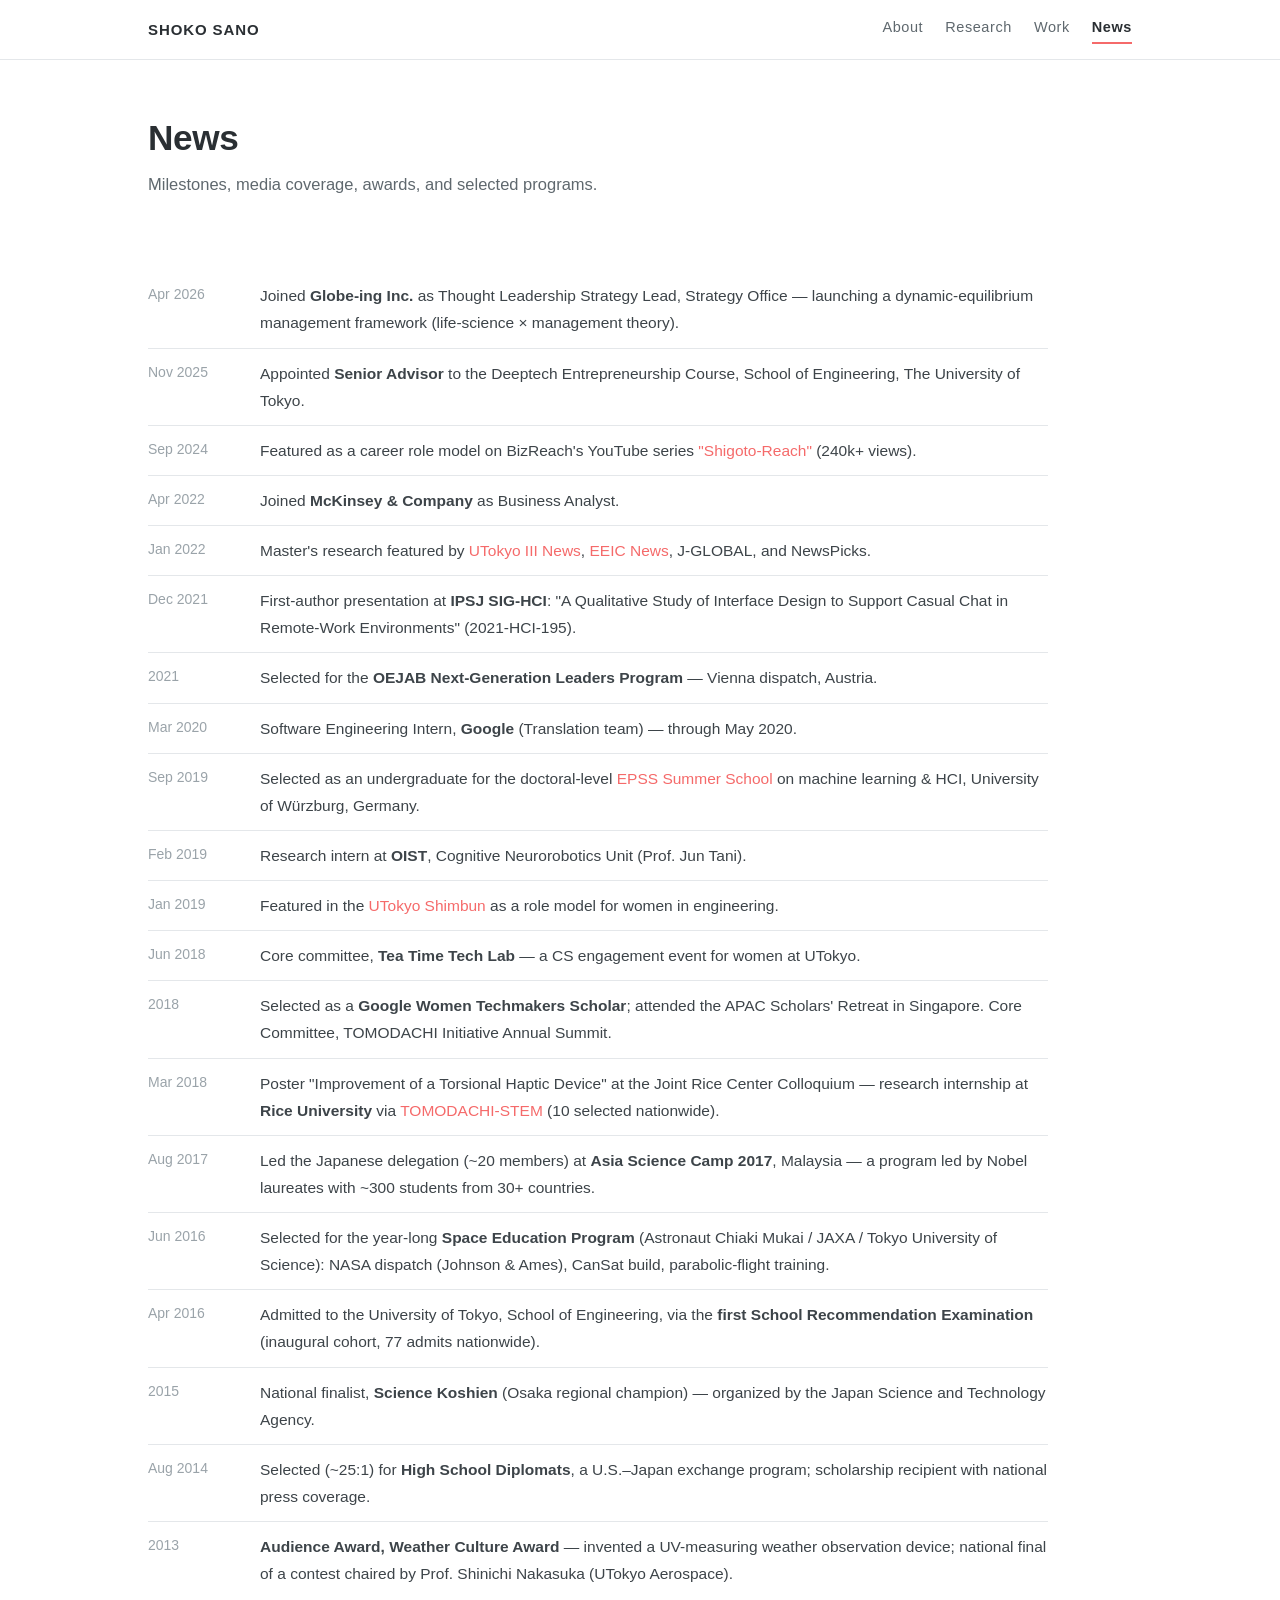
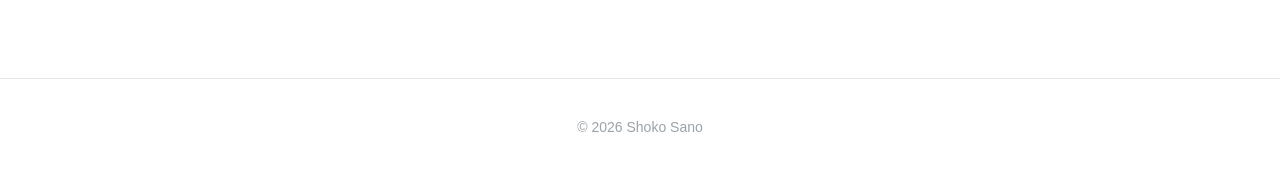
==== news.html @ c2668140 "Redesign: Editorial-style 4-page site with real CV data - About: large profile area, background time" ====
<!DOCTYPE html>
<html lang="en">
<head>
<meta charset="UTF-8">
<meta name="viewport" content="width=device-width, initial-scale=1.0">
<title>News — Shoko Sano</title>
<meta name="description" content="News, media coverage, awards, and selected programs — Shoko Sano.">
<link rel="icon" href="data:image/svg+xml,<svg xmlns='http://www.w3.org/2000/svg' viewBox='0 0 100 100'><text y='.9em' font-size='90'>🌱</text></svg>">
<link rel="stylesheet" href="style.css">
</head>
<body>

<nav>
  <div class="nav-inner">
    <a class="nav-name" href="index.html">Shoko Sano</a>
    <div class="nav-links">
      <a href="index.html">About</a>
      <a href="research.html">Research</a>
      <a href="work.html">Work</a>
      <a href="news.html" aria-current="page">News</a>
    </div>
  </div>
</nav>

<main>

  <header class="page-header">
    <h1>News</h1>
    <p>Milestones, media coverage, awards, and selected programs.</p>
  </header>

  <section>
    <table class="news-table">
      <tr><td class="date">Apr 2026</td>
        <td>Joined <strong>Globe-ing Inc.</strong> as Thought Leadership Strategy Lead, Strategy Office — launching a dynamic-equilibrium management framework (life-science × management theory).</td></tr>
      <tr><td class="date">Nov 2025</td>
        <td>Appointed <strong>Senior Advisor</strong> to the Deeptech Entrepreneurship Course, School of Engineering, The University of Tokyo.</td></tr>
      <tr><td class="date">Sep 2024</td>
        <td>Featured as a career role model on BizReach's YouTube series <a href="https://www.youtube.com/watch?v=1V89X_YZSRM">"Shigoto-Reach"</a> (240k+ views).</td></tr>
      <tr><td class="date">Apr 2022</td>
        <td>Joined <strong>McKinsey &amp; Company</strong> as Business Analyst.</td></tr>
      <tr><td class="date">Jan 2022</td>
        <td>Master's research featured by <a href="https://www.iii.u-tokyo.ac.jp/news/2022012515983">UTokyo III News</a>, <a href="https://www.ee.t.u-tokyo.ac.jp/news/2237/">EEIC News</a>, J-GLOBAL, and NewsPicks.</td></tr>
      <tr><td class="date">Dec 2021</td>
        <td>First-author presentation at <strong>IPSJ SIG-HCI</strong>: "A Qualitative Study of Interface Design to Support Casual Chat in Remote-Work Environments" (2021-HCI-195).</td></tr>
      <tr><td class="date">2021</td>
        <td>Selected for the <strong>OEJAB Next-Generation Leaders Program</strong> — Vienna dispatch, Austria.</td></tr>
      <tr><td class="date">Mar 2020</td>
        <td>Software Engineering Intern, <strong>Google</strong> (Translation team) — through May 2020.</td></tr>
      <tr><td class="date">Sep 2019</td>
        <td>Selected as an undergraduate for the doctoral-level <a href="https://hci.uni-wuerzburg.de/2019/09/11/epss/">EPSS Summer School</a> on machine learning &amp; HCI, University of Würzburg, Germany.</td></tr>
      <tr><td class="date">Feb 2019</td>
        <td>Research intern at <strong>OIST</strong>, Cognitive Neurorobotics Unit (Prof. Jun Tani).</td></tr>
      <tr><td class="date">Jan 2019</td>
        <td>Featured in the <a href="https://www.todaishimbun.org/company/20190115/">UTokyo Shimbun</a> as a role model for women in engineering.</td></tr>
      <tr><td class="date">Jun 2018</td>
        <td>Core committee, <strong>Tea Time Tech Lab</strong> — a CS engagement event for women at UTokyo.</td></tr>
      <tr><td class="date">2018</td>
        <td>Selected as a <strong>Google Women Techmakers Scholar</strong>; attended the APAC Scholars' Retreat in Singapore. Core Committee, TOMODACHI Initiative Annual Summit.</td></tr>
      <tr><td class="date">Mar 2018</td>
        <td>Poster "Improvement of a Torsional Haptic Device" at the Joint Rice Center Colloquium — research internship at <strong>Rice University</strong> via <a href="https://tomodachistem.rice.edu/participants/2018-participants/">TOMODACHI-STEM</a> (10 selected nationwide).</td></tr>
      <tr><td class="date">Aug 2017</td>
        <td>Led the Japanese delegation (~20 members) at <strong>Asia Science Camp 2017</strong>, Malaysia — a program led by Nobel laureates with ~300 students from 30+ countries.</td></tr>
      <tr><td class="date">Jun 2016</td>
        <td>Selected for the year-long <strong>Space Education Program</strong> (Astronaut Chiaki Mukai / JAXA / Tokyo University of Science): NASA dispatch (Johnson &amp; Ames), CanSat build, parabolic-flight training.</td></tr>
      <tr><td class="date">Apr 2016</td>
        <td>Admitted to the University of Tokyo, School of Engineering, via the <strong>first School Recommendation Examination</strong> (inaugural cohort, 77 admits nationwide).</td></tr>
      <tr><td class="date">2015</td>
        <td>National finalist, <strong>Science Koshien</strong> (Osaka regional champion) — organized by the Japan Science and Technology Agency.</td></tr>
      <tr><td class="date">Aug 2014</td>
        <td>Selected (~25:1) for <strong>High School Diplomats</strong>, a U.S.–Japan exchange program; scholarship recipient with national press coverage.</td></tr>
      <tr><td class="date">2013</td>
        <td><strong>Audience Award, Weather Culture Award</strong> — invented a UV-measuring weather observation device; national final of a contest chaired by Prof. Shinichi Nakasuka (UTokyo Aerospace).</td></tr>
    </table>
  </section>

</main>

<footer>
  © 2026 Shoko Sano
</footer>

</body>
</html>
---- style.css ----
/* ============================================================
   Shoko Sano — Portfolio 共通スタイル (Editorial-inspired)
   色を変えたい時は :root の変数だけ触ればOK
   ============================================================ */
:root {
  --bg: #ffffff;
  --surface: #f6f7f8;
  --border: #e4e7ea;
  --text: #3d4449;
  --heading: #2a2f33;
  --text-soft: #5f686e;
  --text-faint: #9aa3a9;
  --accent: #f56a6a;          /* Editorial salmon */
  --accent-soft: #fdeeee;
  --max: 1040px;
  --prose: 780px;
}
@media (prefers-color-scheme: dark) {
  :root {
    --bg: #16181c;
    --surface: #1e2126;
    --border: #2c3037;
    --text: #d7dade;
    --heading: #f0f2f4;
    --text-soft: #aab1b7;
    --text-faint: #757d84;
    --accent: #f08080;
    --accent-soft: #2b2225;
  }
}
* { box-sizing: border-box; }
html { scroll-behavior: smooth; }
body {
  margin: 0;
  background: var(--bg);
  color: var(--text);
  font-family: -apple-system, BlinkMacSystemFont, "Segoe UI", "Helvetica Neue",
    "Hiragino Sans", "Noto Sans JP", Arial, sans-serif;
  line-height: 1.75;
  font-size: 16.5px;
  -webkit-font-smoothing: antialiased;
}
a { color: var(--accent); text-decoration: none; }
a:hover { text-decoration: underline; }
img { max-width: 100%; display: block; }

/* ---------- Nav ---------- */
nav {
  position: sticky; top: 0; z-index: 10;
  background: color-mix(in srgb, var(--bg) 90%, transparent);
  backdrop-filter: saturate(180%) blur(12px);
  border-bottom: 1px solid var(--border);
}
.nav-inner {
  max-width: var(--max); margin: 0 auto; padding: 15px 28px;
  display: flex; align-items: center; justify-content: space-between; gap: 16px;
}
.nav-name {
  font-weight: 700; letter-spacing: 0.06em; text-transform: uppercase;
  font-size: 15px; color: var(--heading);
}
.nav-links { display: flex; gap: 22px; flex-wrap: wrap; }
.nav-links a {
  color: var(--text-soft); font-size: 14.5px; letter-spacing: 0.04em;
  padding-bottom: 2px; border-bottom: 2px solid transparent;
}
.nav-links a:hover { color: var(--accent); text-decoration: none; }
.nav-links a[aria-current="page"] {
  color: var(--heading); border-bottom-color: var(--accent); font-weight: 600;
}

/* ---------- Layout ---------- */
main { max-width: var(--max); margin: 0 auto; padding: 0 28px; }
section { padding: 48px 0; }
.prose { max-width: var(--prose); }

/* Editorial-style headings */
h1 {
  font-size: 2.2rem; line-height: 1.25; letter-spacing: -0.01em;
  color: var(--heading); margin: 0 0 10px;
}
h2 {
  font-size: 1.45rem; font-weight: 700; color: var(--heading);
  margin: 0 0 26px; padding-bottom: 12px;
  border-bottom: 2px solid var(--border);
}
h3 { font-size: 1.08rem; color: var(--heading); margin: 0 0 6px; }
p { margin: 0 0 16px; color: var(--text-soft); }
.page-header { padding: 56px 0 8px; }
.page-header p { max-width: var(--prose); }

/* ---------- Hero (About) ---------- */
.hero {
  padding: 64px 0 48px;
  display: grid; grid-template-columns: 250px 1fr; gap: 44px;
  align-items: start;
}
.hero-photo {
  width: 250px; aspect-ratio: 5 / 6; border-radius: 12px; object-fit: cover;
  background: var(--surface); border: 1px solid var(--border);
  display: flex; align-items: center; justify-content: center;
  font-size: 3rem; color: var(--text-faint); font-weight: 600;
}
.hero-role {
  color: var(--accent); font-weight: 600; font-size: 1rem;
  letter-spacing: 0.05em; text-transform: uppercase; margin: 0 0 14px;
}
.hero-links { display: flex; gap: 12px; flex-wrap: wrap; margin-top: 20px; }
.btn {
  display: inline-block; padding: 9px 20px; border-radius: 6px;
  font-size: 14.5px; font-weight: 600; letter-spacing: 0.03em;
}
.btn-primary { background: var(--accent); color: #fff; }
.btn-primary:hover { text-decoration: none; opacity: 0.88; }
.btn-ghost { border: 1px solid var(--border); color: var(--text-soft); }
.btn-ghost:hover { text-decoration: none; border-color: var(--accent); color: var(--accent); }

/* ---------- Tags ---------- */
.tags { display: flex; flex-wrap: wrap; gap: 8px; margin: 4px 0 8px; }
.tag {
  font-size: 13.5px; padding: 4px 12px; border-radius: 999px;
  background: var(--accent-soft); color: var(--accent); font-weight: 500;
}

/* ---------- Timeline (Background) ---------- */
.timeline { list-style: none; margin: 0; padding: 0; max-width: var(--prose); }
.timeline li {
  display: grid; grid-template-columns: 132px 1fr; gap: 18px;
  padding: 10px 0; border-bottom: 1px solid var(--border); font-size: 15.5px;
}
.timeline li:last-child { border-bottom: none; }
.timeline .years { color: var(--text-faint); white-space: nowrap; }

/* ---------- Honors list ---------- */
.honors { list-style: none; margin: 0; padding: 0; max-width: var(--prose); }
.honors li { padding: 9px 0; border-bottom: 1px solid var(--border); font-size: 15.5px; }
.honors li:last-child { border-bottom: none; }
.honors .year { color: var(--text-faint); margin-left: 6px; font-size: 14px; }

/* ---------- News table ---------- */
.news-table { width: 100%; border-collapse: collapse; max-width: 900px; }
.news-table td { padding: 11px 0; border-bottom: 1px solid var(--border); vertical-align: top; font-size: 15.5px; }
.news-table td.date {
  width: 112px; white-space: nowrap; color: var(--text-faint);
  padding-right: 22px; font-size: 14px;
}
.news-table tr:last-child td { border-bottom: none; }
.more-link { display: inline-block; margin-top: 18px; font-size: 15px; font-weight: 600; }

/* ---------- Work / Projects grid (3 per row) ---------- */
.filter { display: flex; flex-wrap: wrap; gap: 8px; margin: 0 0 30px; }
.filter button {
  font: inherit; font-size: 14px; font-weight: 500; cursor: pointer;
  padding: 6px 16px; border-radius: 999px;
  border: 1px solid var(--border); background: transparent; color: var(--text-soft);
}
.filter button:hover { border-color: var(--accent); color: var(--accent); }
.filter button.active { background: var(--accent); border-color: var(--accent); color: #fff; }

.grid3 { display: grid; grid-template-columns: repeat(3, 1fr); gap: 28px; }
.card {
  display: flex; flex-direction: column; border-radius: 10px; overflow: hidden;
  border: 1px solid var(--border); background: var(--bg);
  transition: transform 0.18s ease, box-shadow 0.18s ease;
  color: var(--text);
}
a.card:hover {
  text-decoration: none; transform: translateY(-3px);
  box-shadow: 0 10px 28px rgba(0,0,0,0.09);
}
.card img { aspect-ratio: 16 / 10; object-fit: cover; width: 100%; }
.card-body { padding: 18px 20px 20px; display: flex; flex-direction: column; gap: 6px; flex: 1; }
.card-body h3 { margin: 0; font-size: 1.02rem; }
.card-body p { margin: 0; font-size: 14px; flex: 1; }
.card-tags { font-size: 12.5px; color: var(--text-faint); letter-spacing: 0.02em; }

/* ---------- Research entries ---------- */
.research-entry { max-width: 860px; padding: 34px 0; border-bottom: 1px solid var(--border); }
.research-entry:last-of-type { border-bottom: none; }
.research-entry .venue { font-style: italic; color: var(--text-faint); font-size: 14.5px; }
.research-meta {
  display: flex; flex-wrap: wrap; gap: 6px 30px; margin: 12px 0 16px;
  font-size: 14.5px; color: var(--text-soft);
}
.research-meta strong { color: var(--heading); font-weight: 600; }
.pub-links { display: flex; flex-wrap: wrap; gap: 16px; font-size: 14.5px; margin-top: 10px; }

/* ---------- Contact ---------- */
.contact-grid { display: grid; grid-template-columns: repeat(auto-fit, minmax(200px, 1fr)); gap: 4px 24px; max-width: var(--prose); }
.contact-row { display: flex; gap: 10px; padding: 8px 0; align-items: baseline; }
.contact-label { color: var(--text-faint); font-size: 14px; min-width: 84px; }

/* ---------- Project detail page (legacy template) ---------- */
.project-header { padding: 64px 0 32px; }
.project-meta {
  display: flex; flex-wrap: wrap; gap: 8px 32px;
  padding: 20px 0; margin-bottom: 8px;
  border-top: 1px solid var(--border); border-bottom: 1px solid var(--border);
  font-size: 14.5px;
}
.project-meta div { min-width: 140px; }
.project-meta dt { color: var(--text-faint); font-size: 13px; text-transform: uppercase; letter-spacing: 0.08em; }
.project-meta dd { margin: 0; color: var(--text); }
.project-body { padding: 8px 0 56px; }
.project-body h2 { margin-top: 40px; }
.project-img { border-radius: 12px; border: 1px solid var(--border); margin: 28px 0; width: 100%; }
.img-caption { font-size: 13.5px; color: var(--text-faint); text-align: center; margin: -18px 0 28px; }
.img-pair { display: grid; grid-template-columns: 1fr 1fr; gap: 20px; margin: 28px 0; }
.img-pair img { border-radius: 12px; border: 1px solid var(--border); margin: 0; }
.back-link { display: inline-block; margin: 8px 0 24px; font-size: 15px; }

/* ---------- Footer ---------- */
footer {
  border-top: 1px solid var(--border); margin-top: 32px;
  text-align: center; padding: 36px 24px; color: var(--text-faint); font-size: 14px;
}

/* ---------- Responsive ---------- */
@media (max-width: 900px) {
  .grid3 { grid-template-columns: repeat(2, 1fr); }
}
@media (max-width: 640px) {
  body { font-size: 15.5px; }
  h1 { font-size: 1.7rem; }
  section { padding: 40px 0; }
  .hero { grid-template-columns: 1fr; gap: 28px; padding-top: 44px; }
  .hero-photo { width: 180px; }
  .grid3 { grid-template-columns: 1fr; }
  .nav-links { gap: 14px; }
  .timeline li { grid-template-columns: 96px 1fr; gap: 12px; }
  .img-pair { grid-template-columns: 1fr; }
}
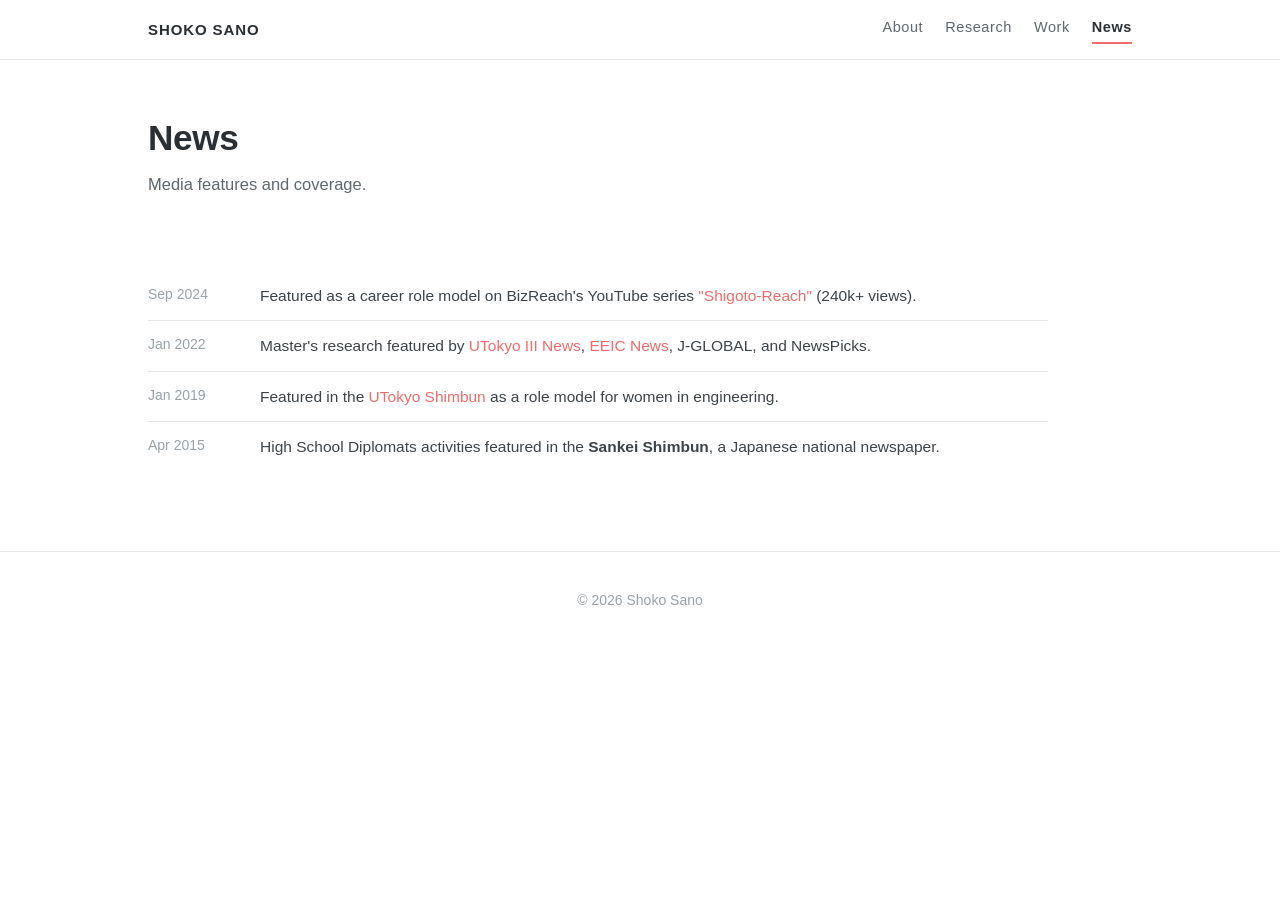
==== commit 74d86685: "Format revision: icons under photo, merged interests, media-only news, Projects/Professional split w" ====
--- a/news.html
+++ b/news.html
@@ -4,7 +4,7 @@
 <meta charset="UTF-8">
 <meta name="viewport" content="width=device-width, initial-scale=1.0">
 <title>News — Shoko Sano</title>
-<meta name="description" content="News, media coverage, awards, and selected programs — Shoko Sano.">
+<meta name="description" content="Media features and coverage — Shoko Sano.">
 <link rel="icon" href="data:image/svg+xml,<svg xmlns='http://www.w3.org/2000/svg' viewBox='0 0 100 100'><text y='.9em' font-size='90'>🌱</text></svg>">
 <link rel="stylesheet" href="style.css">
 </head>
@@ -26,51 +26,19 @@
 
   <header class="page-header">
     <h1>News</h1>
-    <p>Milestones, media coverage, awards, and selected programs.</p>
+    <p>Media features and coverage.</p>
   </header>
 
   <section>
     <table class="news-table">
-      <tr><td class="date">Apr 2026</td>
-        <td>Joined <strong>Globe-ing Inc.</strong> as Thought Leadership Strategy Lead, Strategy Office — launching a dynamic-equilibrium management framework (life-science × management theory).</td></tr>
-      <tr><td class="date">Nov 2025</td>
-        <td>Appointed <strong>Senior Advisor</strong> to the Deeptech Entrepreneurship Course, School of Engineering, The University of Tokyo.</td></tr>
       <tr><td class="date">Sep 2024</td>
         <td>Featured as a career role model on BizReach's YouTube series <a href="https://www.youtube.com/watch?v=1V89X_YZSRM">"Shigoto-Reach"</a> (240k+ views).</td></tr>
-      <tr><td class="date">Apr 2022</td>
-        <td>Joined <strong>McKinsey &amp; Company</strong> as Business Analyst.</td></tr>
       <tr><td class="date">Jan 2022</td>
         <td>Master's research featured by <a href="https://www.iii.u-tokyo.ac.jp/news/2022012515983">UTokyo III News</a>, <a href="https://www.ee.t.u-tokyo.ac.jp/news/2237/">EEIC News</a>, J-GLOBAL, and NewsPicks.</td></tr>
-      <tr><td class="date">Dec 2021</td>
-        <td>First-author presentation at <strong>IPSJ SIG-HCI</strong>: "A Qualitative Study of Interface Design to Support Casual Chat in Remote-Work Environments" (2021-HCI-195).</td></tr>
-      <tr><td class="date">2021</td>
-        <td>Selected for the <strong>OEJAB Next-Generation Leaders Program</strong> — Vienna dispatch, Austria.</td></tr>
-      <tr><td class="date">Mar 2020</td>
-        <td>Software Engineering Intern, <strong>Google</strong> (Translation team) — through May 2020.</td></tr>
-      <tr><td class="date">Sep 2019</td>
-        <td>Selected as an undergraduate for the doctoral-level <a href="https://hci.uni-wuerzburg.de/2019/09/11/epss/">EPSS Summer School</a> on machine learning &amp; HCI, University of Würzburg, Germany.</td></tr>
-      <tr><td class="date">Feb 2019</td>
-        <td>Research intern at <strong>OIST</strong>, Cognitive Neurorobotics Unit (Prof. Jun Tani).</td></tr>
       <tr><td class="date">Jan 2019</td>
         <td>Featured in the <a href="https://www.todaishimbun.org/company/20190115/">UTokyo Shimbun</a> as a role model for women in engineering.</td></tr>
-      <tr><td class="date">Jun 2018</td>
-        <td>Core committee, <strong>Tea Time Tech Lab</strong> — a CS engagement event for women at UTokyo.</td></tr>
-      <tr><td class="date">2018</td>
-        <td>Selected as a <strong>Google Women Techmakers Scholar</strong>; attended the APAC Scholars' Retreat in Singapore. Core Committee, TOMODACHI Initiative Annual Summit.</td></tr>
-      <tr><td class="date">Mar 2018</td>
-        <td>Poster "Improvement of a Torsional Haptic Device" at the Joint Rice Center Colloquium — research internship at <strong>Rice University</strong> via <a href="https://tomodachistem.rice.edu/participants/2018-participants/">TOMODACHI-STEM</a> (10 selected nationwide).</td></tr>
-      <tr><td class="date">Aug 2017</td>
-        <td>Led the Japanese delegation (~20 members) at <strong>Asia Science Camp 2017</strong>, Malaysia — a program led by Nobel laureates with ~300 students from 30+ countries.</td></tr>
-      <tr><td class="date">Jun 2016</td>
-        <td>Selected for the year-long <strong>Space Education Program</strong> (Astronaut Chiaki Mukai / JAXA / Tokyo University of Science): NASA dispatch (Johnson &amp; Ames), CanSat build, parabolic-flight training.</td></tr>
-      <tr><td class="date">Apr 2016</td>
-        <td>Admitted to the University of Tokyo, School of Engineering, via the <strong>first School Recommendation Examination</strong> (inaugural cohort, 77 admits nationwide).</td></tr>
-      <tr><td class="date">2015</td>
-        <td>National finalist, <strong>Science Koshien</strong> (Osaka regional champion) — organized by the Japan Science and Technology Agency.</td></tr>
-      <tr><td class="date">Aug 2014</td>
-        <td>Selected (~25:1) for <strong>High School Diplomats</strong>, a U.S.–Japan exchange program; scholarship recipient with national press coverage.</td></tr>
-      <tr><td class="date">2013</td>
-        <td><strong>Audience Award, Weather Culture Award</strong> — invented a UV-measuring weather observation device; national final of a contest chaired by Prof. Shinichi Nakasuka (UTokyo Aerospace).</td></tr>
+      <tr><td class="date">Apr 2015</td>
+        <td>High School Diplomats activities featured in the <strong>Sankei Shimbun</strong>, a Japanese national newspaper.</td></tr>
     </table>
   </section>
 
--- a/style.css
+++ b/style.css
@@ -105,6 +105,15 @@
   color: var(--accent); font-weight: 600; font-size: 1rem;
   letter-spacing: 0.05em; text-transform: uppercase; margin: 0 0 14px;
 }
+/* 写真下のソーシャルアイコン */
+.icon-row { display: flex; gap: 14px; margin-top: 18px; justify-content: center; }
+.icon-row a {
+  display: flex; align-items: center; justify-content: center;
+  width: 40px; height: 40px; border-radius: 50%;
+  border: 1px solid var(--border); color: var(--text-soft);
+}
+.icon-row a:hover { border-color: var(--accent); color: var(--accent); text-decoration: none; }
+.icon-row svg { width: 18px; height: 18px; fill: currentColor; }
 .hero-links { display: flex; gap: 12px; flex-wrap: wrap; margin-top: 20px; }
 .btn {
   display: inline-block; padding: 9px 20px; border-radius: 6px;
@@ -175,8 +184,27 @@
 .card-tags { font-size: 12.5px; color: var(--text-faint); letter-spacing: 0.02em; }
 
 /* ---------- Research entries ---------- */
-.research-entry { max-width: 860px; padding: 34px 0; border-bottom: 1px solid var(--border); }
+.research-entry { max-width: 860px; padding: 28px 0; border-bottom: 1px solid var(--border); }
 .research-entry:last-of-type { border-bottom: none; }
+.research-entry h2 {
+  font-size: 1.18rem; border-bottom: none; padding-bottom: 0; margin-bottom: 4px;
+}
+.research-entry p { font-size: 15.5px; }
+.pub-label {
+  display: inline-block; font-size: 12px; font-weight: 700; letter-spacing: 0.08em;
+  text-transform: uppercase; color: var(--accent); margin-bottom: 6px;
+}
+
+/* ---------- Professional experience list (Workページ・サムネなし) ---------- */
+.prof-list { max-width: 860px; }
+.prof-entry {
+  padding: 22px 24px; margin-bottom: 18px;
+  border: 1px solid var(--border); border-radius: 10px; background: var(--surface);
+}
+.prof-entry h3 { margin: 0 0 4px; font-size: 1.05rem; }
+.prof-entry .prof-meta { font-size: 13.5px; color: var(--text-faint); margin-bottom: 8px; }
+.prof-entry p { margin: 0 0 8px; font-size: 15px; }
+.prof-entry .pub-links { margin-top: 4px; }
 .research-entry .venue { font-style: italic; color: var(--text-faint); font-size: 14.5px; }
 .research-meta {
   display: flex; flex-wrap: wrap; gap: 6px 30px; margin: 12px 0 16px;
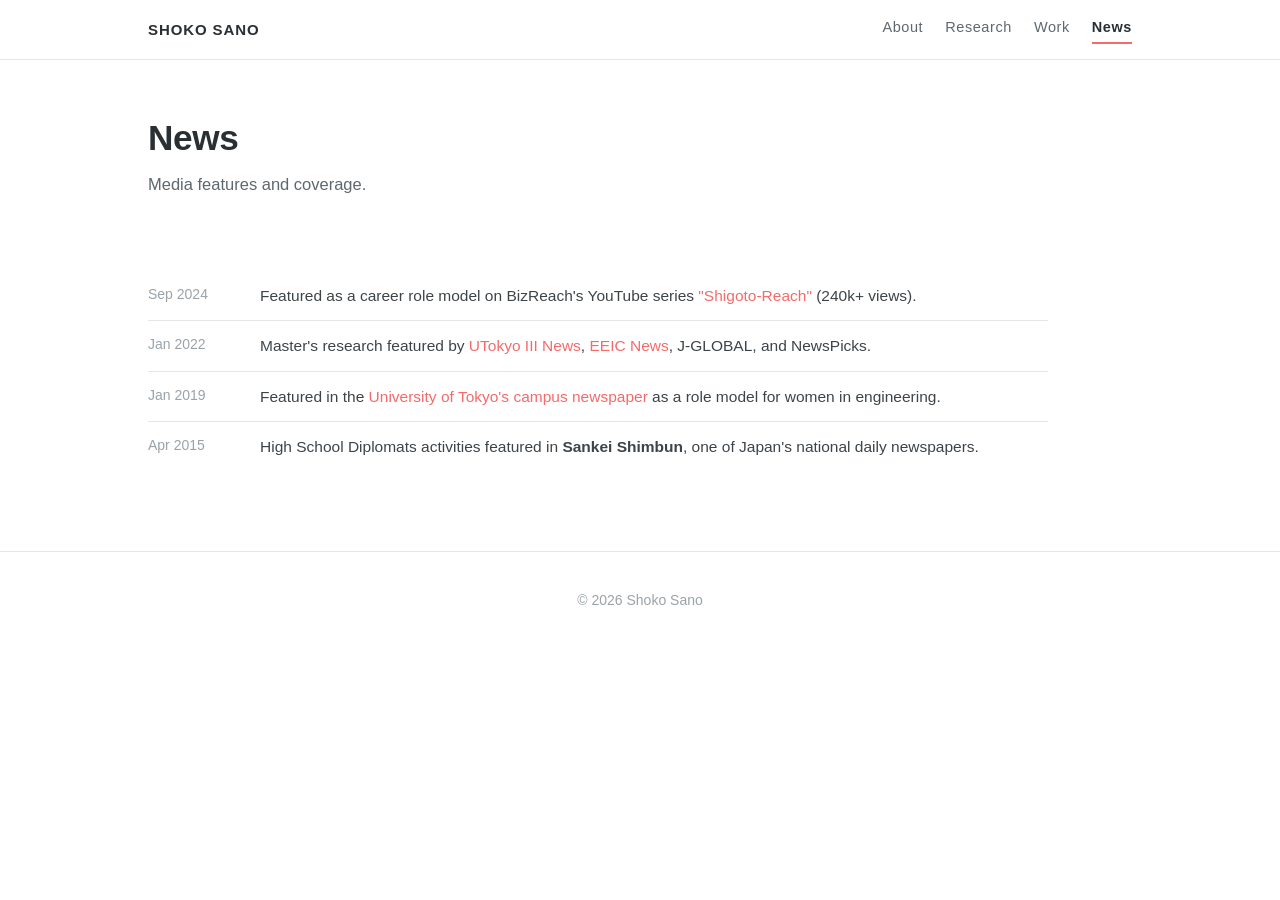
==== commit 22817088: "Photo carousel, confetti accent, US-facing wording, new taxonomy, content tracker Co-Authored-By: Cl" ====
--- a/news.html
+++ b/news.html
@@ -36,9 +36,9 @@
       <tr><td class="date">Jan 2022</td>
         <td>Master's research featured by <a href="https://www.iii.u-tokyo.ac.jp/news/2022012515983">UTokyo III News</a>, <a href="https://www.ee.t.u-tokyo.ac.jp/news/2237/">EEIC News</a>, J-GLOBAL, and NewsPicks.</td></tr>
       <tr><td class="date">Jan 2019</td>
-        <td>Featured in the <a href="https://www.todaishimbun.org/company/20190115/">UTokyo Shimbun</a> as a role model for women in engineering.</td></tr>
+        <td>Featured in the <a href="https://www.todaishimbun.org/company/20190115/">University of Tokyo's campus newspaper</a> as a role model for women in engineering.</td></tr>
       <tr><td class="date">Apr 2015</td>
-        <td>High School Diplomats activities featured in the <strong>Sankei Shimbun</strong>, a Japanese national newspaper.</td></tr>
+        <td>High School Diplomats activities featured in <strong>Sankei Shimbun</strong>, one of Japan's national daily newspapers.</td></tr>
     </table>
   </section>
 
--- a/style.css
+++ b/style.css
@@ -94,12 +94,47 @@
   padding: 64px 0 48px;
   display: grid; grid-template-columns: 250px 1fr; gap: 44px;
   align-items: start;
+  position: relative;
+}
+/* Shokoの世界観イラスト由来のパステル・コンフェッティ(軽量CSSのみ) */
+.hero::before {
+  content: ""; position: absolute; inset: 0; pointer-events: none; z-index: -1;
+  background:
+    radial-gradient(circle 5px at 4% 18%, #f9c8d3 97%, transparent),
+    radial-gradient(circle 4px at 12% 72%, #bfe6c9 97%, transparent),
+    radial-gradient(circle 6px at 22% 32%, #f7e6a3 97%, transparent),
+    radial-gradient(circle 4px at 38% 85%, #d8c8ee 97%, transparent),
+    radial-gradient(circle 5px at 55% 12%, #bcd9f0 97%, transparent),
+    radial-gradient(circle 4px at 68% 65%, #f9c8d3 97%, transparent),
+    radial-gradient(circle 6px at 80% 24%, #bfe6c9 97%, transparent),
+    radial-gradient(circle 4px at 90% 78%, #f7e6a3 97%, transparent),
+    radial-gradient(circle 5px at 97% 45%, #d8c8ee 97%, transparent);
+  opacity: 0.6;
+}
+@media (prefers-color-scheme: dark) {
+  .hero::before { opacity: 0.28; }
 }
 .hero-photo {
   width: 250px; aspect-ratio: 5 / 6; border-radius: 12px; object-fit: cover;
   background: var(--surface); border: 1px solid var(--border);
   display: flex; align-items: center; justify-content: center;
   font-size: 3rem; color: var(--text-faint); font-weight: 600;
+}
+/* 写真カルーセル(横スワイプ・CSSのみ) */
+.photo-carousel {
+  width: 250px; aspect-ratio: 5 / 6; border-radius: 12px;
+  border: 1px solid var(--border);
+  display: flex; overflow-x: auto; scroll-snap-type: x mandatory;
+  scrollbar-width: none;
+}
+.photo-carousel::-webkit-scrollbar { display: none; }
+.photo-carousel img {
+  flex: 0 0 100%; width: 100%; height: 100%; object-fit: cover;
+  scroll-snap-align: center;
+}
+.photo-hint {
+  font-size: 12px; color: var(--text-faint); text-align: center;
+  margin: 8px 0 0; letter-spacing: 0.04em;
 }
 .hero-role {
   color: var(--accent); font-weight: 600; font-size: 1rem;
@@ -252,7 +287,7 @@
   h1 { font-size: 1.7rem; }
   section { padding: 40px 0; }
   .hero { grid-template-columns: 1fr; gap: 28px; padding-top: 44px; }
-  .hero-photo { width: 180px; }
+  .hero-photo, .photo-carousel { width: 200px; }
   .grid3 { grid-template-columns: 1fr; }
   .nav-links { gap: 14px; }
   .timeline li { grid-template-columns: 96px 1fr; gap: 12px; }
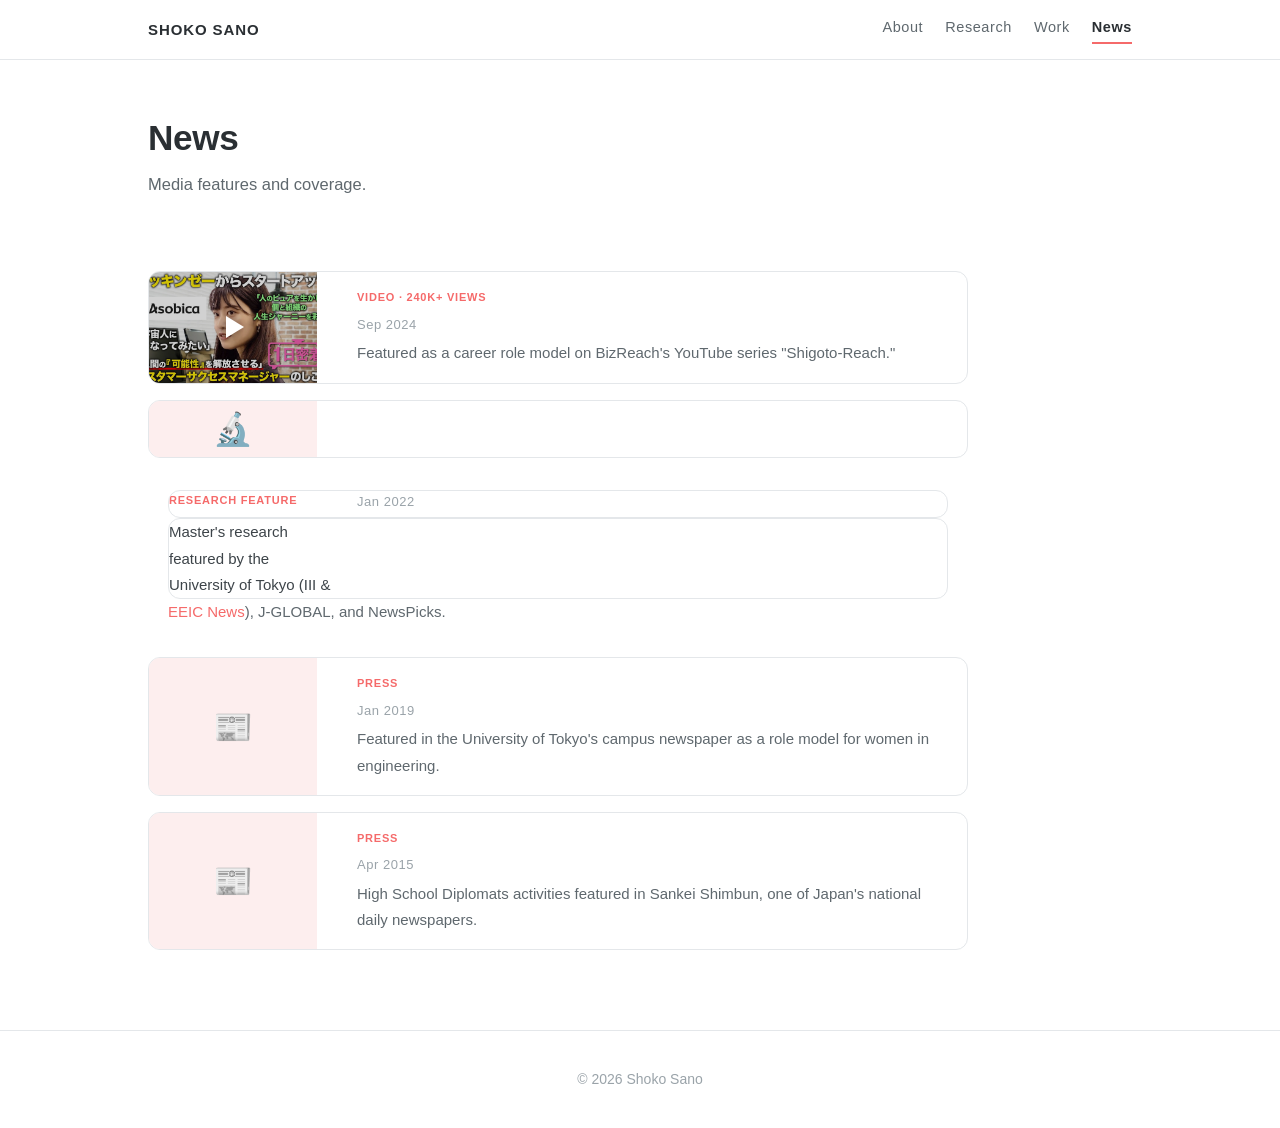
==== commit 1b253441: "Add 5am books project, real thumbnails (hackathon/zen2.0/tomodachi), news cards with YouTube thumbna" ====
--- a/news.html
+++ b/news.html
@@ -30,16 +30,48 @@
   </header>
 
   <section>
-    <table class="news-table">
-      <tr><td class="date">Sep 2024</td>
-        <td>Featured as a career role model on BizReach's YouTube series <a href="https://www.youtube.com/watch?v=1V89X_YZSRM">"Shigoto-Reach"</a> (240k+ views).</td></tr>
-      <tr><td class="date">Jan 2022</td>
-        <td>Master's research featured by <a href="https://www.iii.u-tokyo.ac.jp/news/2022012515983">UTokyo III News</a>, <a href="https://www.ee.t.u-tokyo.ac.jp/news/2237/">EEIC News</a>, J-GLOBAL, and NewsPicks.</td></tr>
-      <tr><td class="date">Jan 2019</td>
-        <td>Featured in the <a href="https://www.todaishimbun.org/company/20190115/">University of Tokyo's campus newspaper</a> as a role model for women in engineering.</td></tr>
-      <tr><td class="date">Apr 2015</td>
-        <td>High School Diplomats activities featured in <strong>Sankei Shimbun</strong>, one of Japan's national daily newspapers.</td></tr>
-    </table>
+    <div class="news-list">
+
+      <a class="news-item" href="https://www.youtube.com/watch?v=1V89X_YZSRM">
+        <div class="news-thumb play-badge">
+          <img src="images/bizreach.jpg" alt="BizReach Shigoto-Reach feature">
+          <span class="play"></span>
+        </div>
+        <div class="news-body">
+          <span class="news-tag">Video · 240k+ views</span>
+          <p class="news-date">Sep 2024</p>
+          <p>Featured as a career role model on BizReach's YouTube series "Shigoto-Reach."</p>
+        </div>
+      </a>
+
+      <a class="news-item" href="https://www.iii.u-tokyo.ac.jp/news/2022012515983">
+        <div class="news-thumb news-thumb--icon">🔬</div>
+        <div class="news-body">
+          <span class="news-tag">Research feature</span>
+          <p class="news-date">Jan 2022</p>
+          <p>Master's research featured by the University of Tokyo (III &amp; <a href="https://www.ee.t.u-tokyo.ac.jp/news/2237/">EEIC News</a>), J-GLOBAL, and NewsPicks.</p>
+        </div>
+      </a>
+
+      <a class="news-item" href="https://www.todaishimbun.org/company/20190115/">
+        <div class="news-thumb news-thumb--icon">📰</div>
+        <div class="news-body">
+          <span class="news-tag">Press</span>
+          <p class="news-date">Jan 2019</p>
+          <p>Featured in the University of Tokyo's campus newspaper as a role model for women in engineering.</p>
+        </div>
+      </a>
+
+      <a class="news-item" href="https://www.highschooldiplomats.com/about">
+        <div class="news-thumb news-thumb--icon">📰</div>
+        <div class="news-body">
+          <span class="news-tag">Press</span>
+          <p class="news-date">Apr 2015</p>
+          <p>High School Diplomats activities featured in Sankei Shimbun, one of Japan's national daily newspapers.</p>
+        </div>
+      </a>
+
+    </div>
   </section>
 
 </main>
--- a/style.css
+++ b/style.css
@@ -94,25 +94,6 @@
   padding: 64px 0 48px;
   display: grid; grid-template-columns: 250px 1fr; gap: 44px;
   align-items: start;
-  position: relative;
-}
-/* Shokoの世界観イラスト由来のパステル・コンフェッティ(軽量CSSのみ) */
-.hero::before {
-  content: ""; position: absolute; inset: 0; pointer-events: none; z-index: -1;
-  background:
-    radial-gradient(circle 5px at 4% 18%, #f9c8d3 97%, transparent),
-    radial-gradient(circle 4px at 12% 72%, #bfe6c9 97%, transparent),
-    radial-gradient(circle 6px at 22% 32%, #f7e6a3 97%, transparent),
-    radial-gradient(circle 4px at 38% 85%, #d8c8ee 97%, transparent),
-    radial-gradient(circle 5px at 55% 12%, #bcd9f0 97%, transparent),
-    radial-gradient(circle 4px at 68% 65%, #f9c8d3 97%, transparent),
-    radial-gradient(circle 6px at 80% 24%, #bfe6c9 97%, transparent),
-    radial-gradient(circle 4px at 90% 78%, #f7e6a3 97%, transparent),
-    radial-gradient(circle 5px at 97% 45%, #d8c8ee 97%, transparent);
-  opacity: 0.6;
-}
-@media (prefers-color-scheme: dark) {
-  .hero::before { opacity: 0.28; }
 }
 .hero-photo {
   width: 250px; aspect-ratio: 5 / 6; border-radius: 12px; object-fit: cover;
@@ -132,10 +113,6 @@
   flex: 0 0 100%; width: 100%; height: 100%; object-fit: cover;
   scroll-snap-align: center;
 }
-.photo-hint {
-  font-size: 12px; color: var(--text-faint); text-align: center;
-  margin: 8px 0 0; letter-spacing: 0.04em;
-}
 .hero-role {
   color: var(--accent); font-weight: 600; font-size: 1rem;
   letter-spacing: 0.05em; text-transform: uppercase; margin: 0 0 14px;
@@ -181,7 +158,45 @@
 .honors li:last-child { border-bottom: none; }
 .honors .year { color: var(--text-faint); margin-left: 6px; font-size: 14px; }
 
-/* ---------- News table ---------- */
+/* ---------- News cards (thumbnail + text) ---------- */
+.news-list { display: flex; flex-direction: column; gap: 16px; max-width: 820px; }
+.news-item {
+  display: grid; grid-template-columns: 168px 1fr; gap: 20px;
+  border: 1px solid var(--border); border-radius: 12px; overflow: hidden;
+  background: var(--bg); align-items: stretch; color: var(--text);
+  transition: transform 0.18s ease, box-shadow 0.18s ease;
+}
+a.news-item:hover { text-decoration: none; transform: translateY(-2px); box-shadow: 0 8px 22px rgba(0,0,0,0.08); }
+.news-thumb { position: relative; background: var(--surface); }
+.news-thumb img { width: 100%; height: 100%; object-fit: cover; aspect-ratio: 16/10; }
+.news-thumb--icon {
+  display: flex; align-items: center; justify-content: center;
+  background: var(--accent-soft); font-size: 2rem; min-height: 100%;
+}
+.news-thumb .play {
+  position: absolute; inset: 0; display: flex; align-items: center; justify-content: center;
+}
+.news-thumb .play::after {
+  content: ""; width: 0; height: 0; margin-left: 4px;
+  border-left: 18px solid #fff; border-top: 11px solid transparent; border-bottom: 11px solid transparent;
+  filter: drop-shadow(0 0 6px rgba(0,0,0,0.5));
+}
+.news-thumb.play-badge::before {
+  content: ""; position: absolute; inset: 0; background: rgba(0,0,0,0.18);
+}
+.news-body { padding: 16px 20px; display: flex; flex-direction: column; justify-content: center; }
+.news-body .news-date { font-size: 13px; color: var(--text-faint); letter-spacing: 0.04em; margin-bottom: 4px; }
+.news-body p { margin: 0; font-size: 15px; color: var(--text-soft); }
+.news-tag {
+  display: inline-block; font-size: 11px; font-weight: 700; letter-spacing: 0.07em;
+  text-transform: uppercase; color: var(--accent); margin-bottom: 6px;
+}
+@media (max-width: 560px) {
+  .news-item { grid-template-columns: 108px 1fr; gap: 12px; }
+  .news-body { padding: 12px 14px 12px 0; }
+}
+
+/* ---------- News table (legacy) ---------- */
 .news-table { width: 100%; border-collapse: collapse; max-width: 900px; }
 .news-table td { padding: 11px 0; border-bottom: 1px solid var(--border); vertical-align: top; font-size: 15.5px; }
 .news-table td.date {
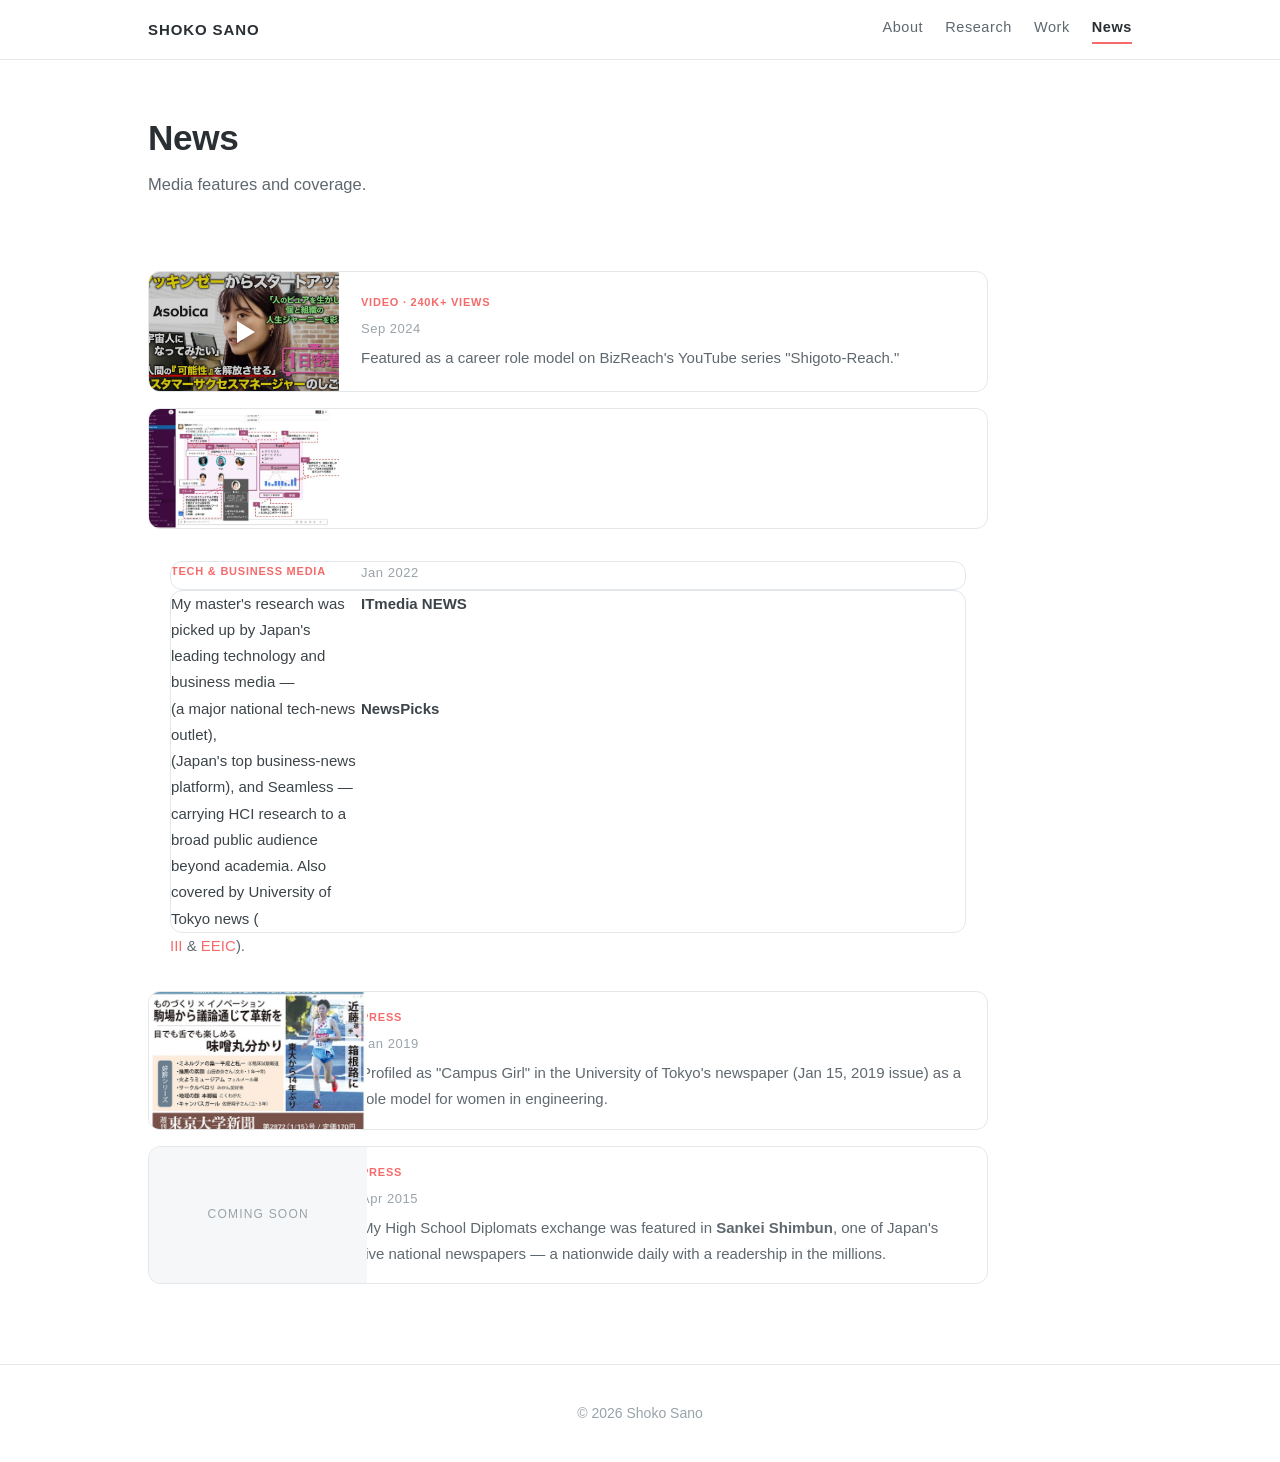
==== commit 9a2a35d5: "News: real article thumbnails, tech/business media framing, Coming soon placeholders; drop unused SV" ====
--- a/news.html
+++ b/news.html
@@ -44,30 +44,30 @@
         </div>
       </a>
 
-      <a class="news-item" href="https://www.iii.u-tokyo.ac.jp/news/2022012515983">
-        <div class="news-thumb news-thumb--icon">🔬</div>
+      <a class="news-item" href="https://www.itmedia.co.jp/news/articles/2201/14/news056.html">
+        <div class="news-thumb"><img src="images/itmedia.jpg" alt="Master's research covered by ITmedia"></div>
         <div class="news-body">
-          <span class="news-tag">Research feature</span>
+          <span class="news-tag">Tech &amp; business media</span>
           <p class="news-date">Jan 2022</p>
-          <p>Master's research featured by the University of Tokyo (III &amp; <a href="https://www.ee.t.u-tokyo.ac.jp/news/2237/">EEIC News</a>), J-GLOBAL, and NewsPicks.</p>
+          <p>My master's research was picked up by Japan's leading technology and business media — <strong>ITmedia NEWS</strong> (a major national tech-news outlet), <strong>NewsPicks</strong> (Japan's top business-news platform), and Seamless — carrying HCI research to a broad public audience beyond academia. Also covered by University of Tokyo news (<a href="https://www.iii.u-tokyo.ac.jp/news/2022012515983">III</a> &amp; <a href="https://www.ee.t.u-tokyo.ac.jp/news/2237/">EEIC</a>).</p>
         </div>
       </a>
 
       <a class="news-item" href="https://www.todaishimbun.org/company/20190115/">
-        <div class="news-thumb news-thumb--icon">📰</div>
+        <div class="news-thumb"><img src="images/todai-news.jpg" alt="University of Tokyo newspaper 'Campus Girl' feature"></div>
         <div class="news-body">
           <span class="news-tag">Press</span>
           <p class="news-date">Jan 2019</p>
-          <p>Featured in the University of Tokyo's campus newspaper as a role model for women in engineering.</p>
+          <p>Profiled as "Campus Girl" in the University of Tokyo's newspaper (Jan 15, 2019 issue) as a role model for women in engineering.</p>
         </div>
       </a>
 
       <a class="news-item" href="https://www.highschooldiplomats.com/about">
-        <div class="news-thumb news-thumb--icon">📰</div>
+        <div class="news-thumb news-thumb--soon">Coming soon</div>
         <div class="news-body">
           <span class="news-tag">Press</span>
           <p class="news-date">Apr 2015</p>
-          <p>High School Diplomats activities featured in Sankei Shimbun, one of Japan's national daily newspapers.</p>
+          <p>My High School Diplomats exchange was featured in <strong>Sankei Shimbun</strong>, one of Japan's five national newspapers — a nationwide daily with a readership in the millions.</p>
         </div>
       </a>
 
--- a/style.css
+++ b/style.css
@@ -159,41 +159,52 @@
 .honors .year { color: var(--text-faint); margin-left: 6px; font-size: 14px; }
 
 /* ---------- News cards (thumbnail + text) ---------- */
-.news-list { display: flex; flex-direction: column; gap: 16px; max-width: 820px; }
+.news-list { display: flex; flex-direction: column; gap: 16px; max-width: 840px; }
 .news-item {
-  display: grid; grid-template-columns: 168px 1fr; gap: 20px;
+  display: grid; grid-template-columns: 190px 1fr;
   border: 1px solid var(--border); border-radius: 12px; overflow: hidden;
   background: var(--bg); align-items: stretch; color: var(--text);
   transition: transform 0.18s ease, box-shadow 0.18s ease;
 }
 a.news-item:hover { text-decoration: none; transform: translateY(-2px); box-shadow: 0 8px 22px rgba(0,0,0,0.08); }
-.news-thumb { position: relative; background: var(--surface); }
-.news-thumb img { width: 100%; height: 100%; object-fit: cover; aspect-ratio: 16/10; }
+.news-thumb {
+  position: relative; overflow: hidden; aspect-ratio: 16 / 10; background: var(--surface);
+}
+.news-thumb img { width: 100%; height: 100%; object-fit: cover; }
 .news-thumb--icon {
   display: flex; align-items: center; justify-content: center;
-  background: var(--accent-soft); font-size: 2rem; min-height: 100%;
-}
-.news-thumb .play {
-  position: absolute; inset: 0; display: flex; align-items: center; justify-content: center;
-}
+  background: var(--accent-soft); font-size: 2rem;
+}
+.news-thumb--soon {
+  display: flex; align-items: center; justify-content: center;
+  background: var(--surface); color: var(--text-faint);
+  font-size: 12px; letter-spacing: 0.1em; text-transform: uppercase; text-align: center;
+}
+.news-thumb .play { position: absolute; inset: 0; display: flex; align-items: center; justify-content: center; }
 .news-thumb .play::after {
   content: ""; width: 0; height: 0; margin-left: 4px;
   border-left: 18px solid #fff; border-top: 11px solid transparent; border-bottom: 11px solid transparent;
   filter: drop-shadow(0 0 6px rgba(0,0,0,0.5));
 }
-.news-thumb.play-badge::before {
-  content: ""; position: absolute; inset: 0; background: rgba(0,0,0,0.18);
-}
-.news-body { padding: 16px 20px; display: flex; flex-direction: column; justify-content: center; }
+.news-thumb.play-badge::before { content: ""; position: absolute; inset: 0; background: rgba(0,0,0,0.18); }
+.news-body { padding: 16px 22px; display: flex; flex-direction: column; justify-content: center; }
 .news-body .news-date { font-size: 13px; color: var(--text-faint); letter-spacing: 0.04em; margin-bottom: 4px; }
 .news-body p { margin: 0; font-size: 15px; color: var(--text-soft); }
 .news-tag {
   display: inline-block; font-size: 11px; font-weight: 700; letter-spacing: 0.07em;
   text-transform: uppercase; color: var(--accent); margin-bottom: 6px;
 }
+
+/* Coming-soon tile for project cards without a photo yet */
+.thumb-soon {
+  width: 100%; aspect-ratio: 16 / 10; display: flex; align-items: center; justify-content: center;
+  background: var(--surface); color: var(--text-faint);
+  font-size: 13px; letter-spacing: 0.1em; text-transform: uppercase;
+}
+
 @media (max-width: 560px) {
-  .news-item { grid-template-columns: 108px 1fr; gap: 12px; }
-  .news-body { padding: 12px 14px 12px 0; }
+  .news-item { grid-template-columns: 116px 1fr; }
+  .news-body { padding: 12px 16px 12px 16px; }
 }
 
 /* ---------- News table (legacy) ---------- */
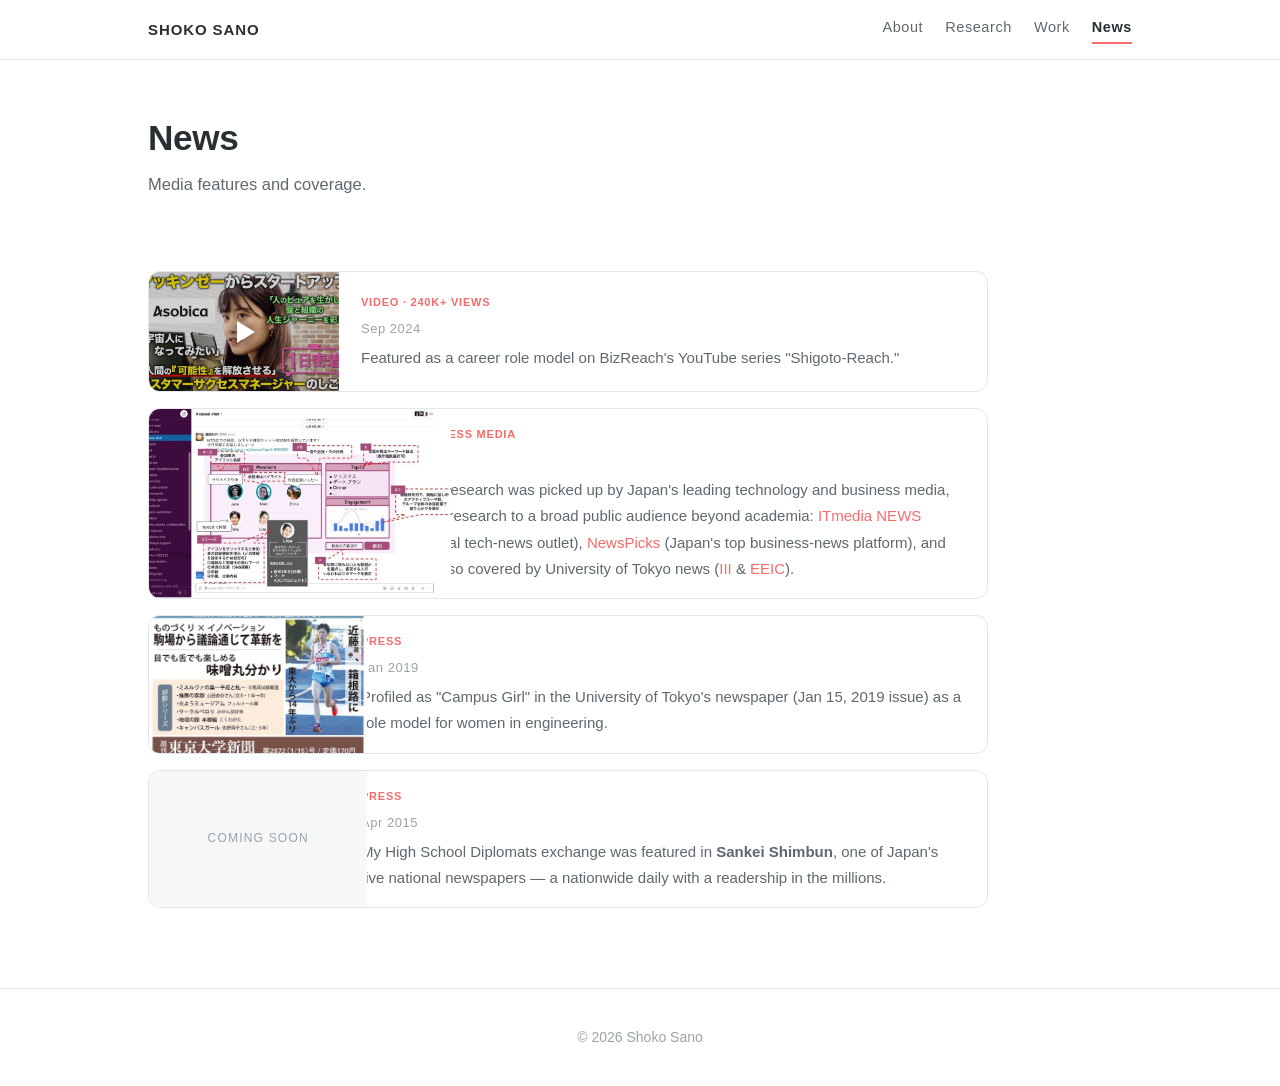
==== commit 3b77b8db: "Fix broken tech/business media news card: non-nested links, inline media links Co-Authored-By: Claud" ====
--- a/news.html
+++ b/news.html
@@ -44,14 +44,18 @@
         </div>
       </a>
 
-      <a class="news-item" href="https://www.itmedia.co.jp/news/articles/2201/14/news056.html">
-        <div class="news-thumb"><img src="images/itmedia.jpg" alt="Master's research covered by ITmedia"></div>
+      <div class="news-item">
+        <div class="news-thumb"><a href="https://www.itmedia.co.jp/news/articles/2201/14/news056.html"><img src="images/itmedia.jpg" alt="Master's research covered by ITmedia"></a></div>
         <div class="news-body">
           <span class="news-tag">Tech &amp; business media</span>
           <p class="news-date">Jan 2022</p>
-          <p>My master's research was picked up by Japan's leading technology and business media — <strong>ITmedia NEWS</strong> (a major national tech-news outlet), <strong>NewsPicks</strong> (Japan's top business-news platform), and Seamless — carrying HCI research to a broad public audience beyond academia. Also covered by University of Tokyo news (<a href="https://www.iii.u-tokyo.ac.jp/news/2022012515983">III</a> &amp; <a href="https://www.ee.t.u-tokyo.ac.jp/news/2237/">EEIC</a>).</p>
+          <p>My master's research was picked up by Japan's leading technology and business media, carrying HCI research to a broad public audience beyond academia:
+          <a href="https://www.itmedia.co.jp/news/articles/2201/14/news056.html">ITmedia NEWS</a> (major national tech-news outlet),
+          <a href="https://newspicks.com/news/6569308">NewsPicks</a> (Japan's top business-news platform), and
+          <a href="https://twitter.com/shiropen2/status/1481770909354663937">Seamless</a>.
+          Also covered by University of Tokyo news (<a href="https://www.iii.u-tokyo.ac.jp/news/2022012515983">III</a> &amp; <a href="https://www.ee.t.u-tokyo.ac.jp/news/2237/">EEIC</a>).</p>
         </div>
-      </a>
+      </div>
 
       <a class="news-item" href="https://www.todaishimbun.org/company/20190115/">
         <div class="news-thumb"><img src="images/todai-news.jpg" alt="University of Tokyo newspaper 'Campus Girl' feature"></div>
--- a/style.css
+++ b/style.css
@@ -171,6 +171,7 @@
   position: relative; overflow: hidden; aspect-ratio: 16 / 10; background: var(--surface);
 }
 .news-thumb img { width: 100%; height: 100%; object-fit: cover; }
+.news-thumb a { display: block; width: 100%; height: 100%; }
 .news-thumb--icon {
   display: flex; align-items: center; justify-content: center;
   background: var(--accent-soft); font-size: 2rem;
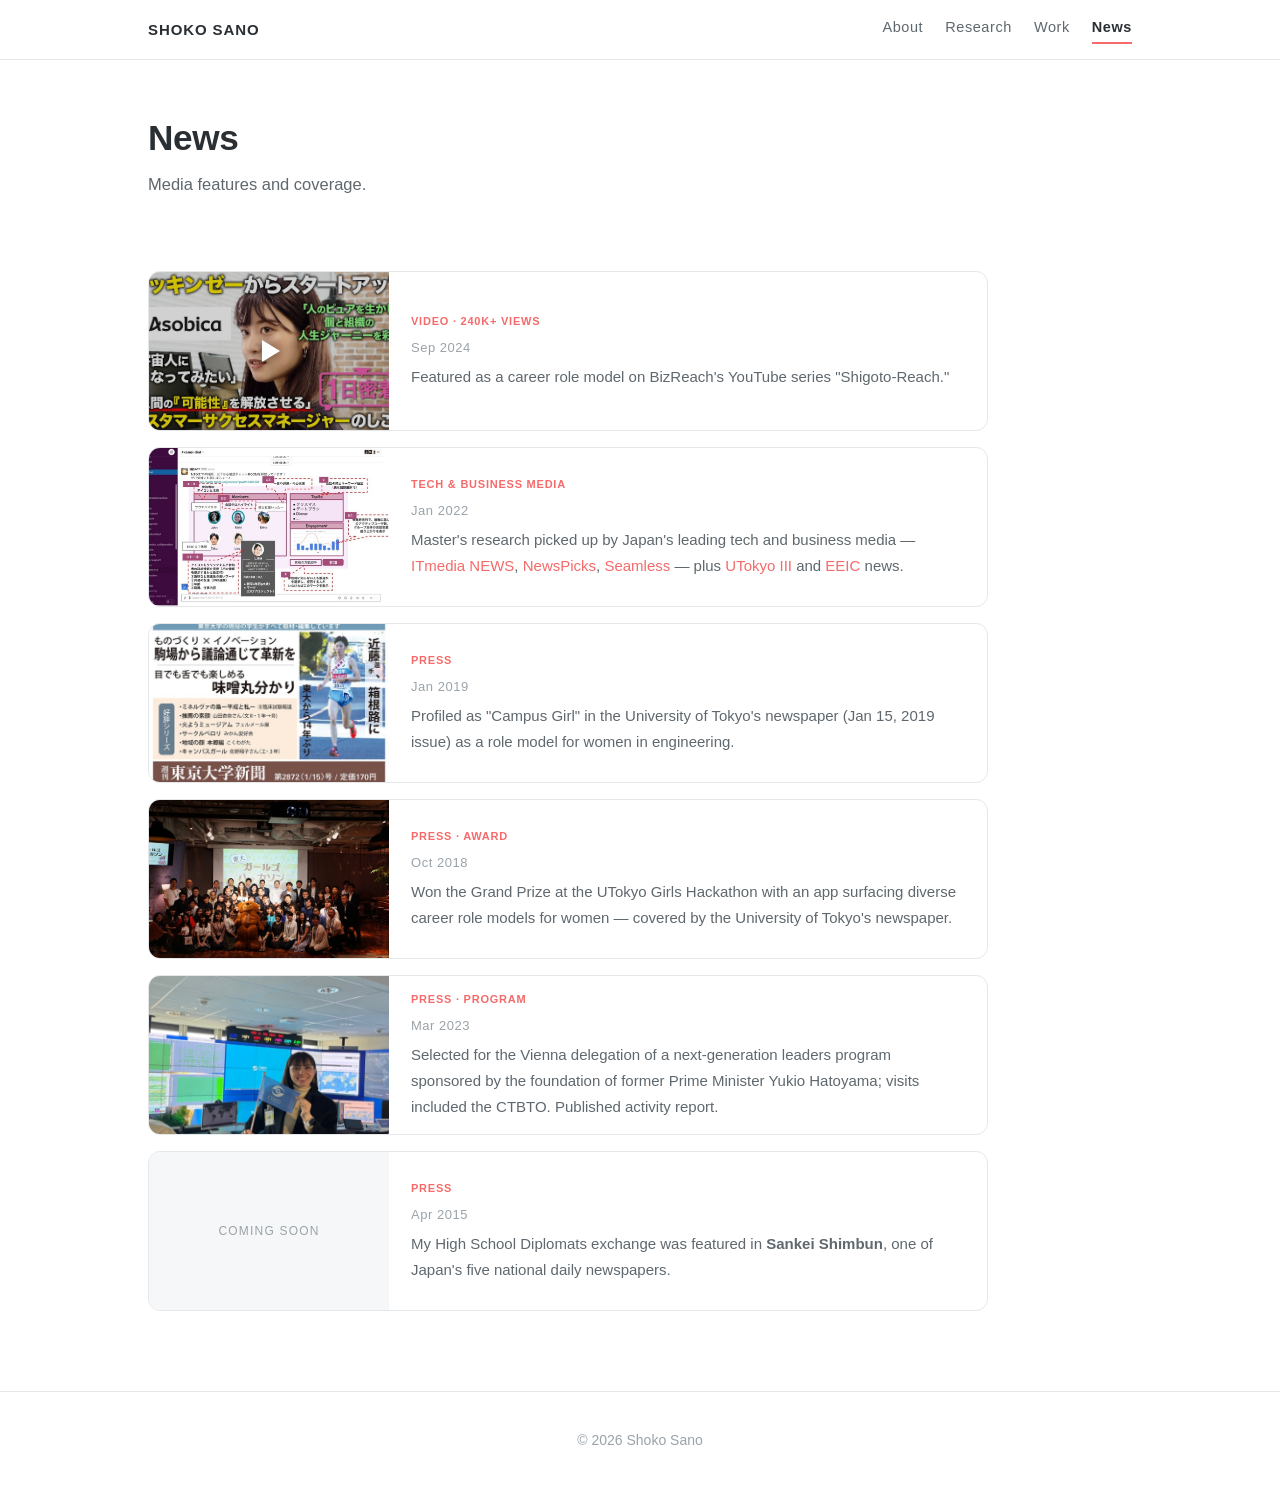
==== commit 2c7ffd48: "Uniform news card heights, add hackathon and OEJAB news items with photos Co-Authored-By: Claude Opu" ====
--- a/news.html
+++ b/news.html
@@ -49,11 +49,12 @@
         <div class="news-body">
           <span class="news-tag">Tech &amp; business media</span>
           <p class="news-date">Jan 2022</p>
-          <p>My master's research was picked up by Japan's leading technology and business media, carrying HCI research to a broad public audience beyond academia:
-          <a href="https://www.itmedia.co.jp/news/articles/2201/14/news056.html">ITmedia NEWS</a> (major national tech-news outlet),
-          <a href="https://newspicks.com/news/6569308">NewsPicks</a> (Japan's top business-news platform), and
-          <a href="https://twitter.com/shiropen2/status/1481770909354663937">Seamless</a>.
-          Also covered by University of Tokyo news (<a href="https://www.iii.u-tokyo.ac.jp/news/2022012515983">III</a> &amp; <a href="https://www.ee.t.u-tokyo.ac.jp/news/2237/">EEIC</a>).</p>
+          <p>Master's research picked up by Japan's leading tech and business media —
+          <a href="https://www.itmedia.co.jp/news/articles/2201/14/news056.html">ITmedia NEWS</a>,
+          <a href="https://newspicks.com/news/6569308">NewsPicks</a>,
+          <a href="https://twitter.com/shiropen2/status/1481770909354663937">Seamless</a> — plus
+          <a href="https://www.iii.u-tokyo.ac.jp/news/2022012515983">UTokyo III</a> and
+          <a href="https://www.ee.t.u-tokyo.ac.jp/news/2237/">EEIC</a> news.</p>
         </div>
       </div>
 
@@ -66,12 +67,30 @@
         </div>
       </a>
 
+      <a class="news-item" href="https://www.todaishimbun.org/utokyo-girls-hackathon20181029/">
+        <div class="news-thumb"><img src="images/hackathon.jpg" alt="UTokyo Girls Hackathon"></div>
+        <div class="news-body">
+          <span class="news-tag">Press · Award</span>
+          <p class="news-date">Oct 2018</p>
+          <p>Won the Grand Prize at the UTokyo Girls Hackathon with an app surfacing diverse career role models for women — covered by the University of Tokyo's newspaper.</p>
+        </div>
+      </a>
+
+      <a class="news-item" href="https://yuai-love.com/activity/2022/3-3.html">
+        <div class="news-thumb"><img src="images/oejab.jpg" alt="OEJAB Vienna delegation at CTBTO"></div>
+        <div class="news-body">
+          <span class="news-tag">Press · Program</span>
+          <p class="news-date">Mar 2023</p>
+          <p>Selected for the Vienna delegation of a next-generation leaders program sponsored by the foundation of former Prime Minister Yukio Hatoyama; visits included the CTBTO. Published activity report.</p>
+        </div>
+      </a>
+
       <a class="news-item" href="https://www.highschooldiplomats.com/about">
         <div class="news-thumb news-thumb--soon">Coming soon</div>
         <div class="news-body">
           <span class="news-tag">Press</span>
           <p class="news-date">Apr 2015</p>
-          <p>My High School Diplomats exchange was featured in <strong>Sankei Shimbun</strong>, one of Japan's five national newspapers — a nationwide daily with a readership in the millions.</p>
+          <p>My High School Diplomats exchange was featured in <strong>Sankei Shimbun</strong>, one of Japan's five national daily newspapers.</p>
         </div>
       </a>
 
--- a/style.css
+++ b/style.css
@@ -160,15 +160,16 @@
 
 /* ---------- News cards (thumbnail + text) ---------- */
 .news-list { display: flex; flex-direction: column; gap: 16px; max-width: 840px; }
+/* 全カードを同じ高さに固定 → 写真サイズが揃う。文字が少ない場合は上下に余白 */
 .news-item {
-  display: grid; grid-template-columns: 190px 1fr;
+  display: grid; grid-template-columns: 240px 1fr; height: 160px;
   border: 1px solid var(--border); border-radius: 12px; overflow: hidden;
   background: var(--bg); align-items: stretch; color: var(--text);
   transition: transform 0.18s ease, box-shadow 0.18s ease;
 }
 a.news-item:hover { text-decoration: none; transform: translateY(-2px); box-shadow: 0 8px 22px rgba(0,0,0,0.08); }
 .news-thumb {
-  position: relative; overflow: hidden; aspect-ratio: 16 / 10; background: var(--surface);
+  position: relative; overflow: hidden; height: 100%; background: var(--surface);
 }
 .news-thumb img { width: 100%; height: 100%; object-fit: cover; }
 .news-thumb a { display: block; width: 100%; height: 100%; }
@@ -188,7 +189,7 @@
   filter: drop-shadow(0 0 6px rgba(0,0,0,0.5));
 }
 .news-thumb.play-badge::before { content: ""; position: absolute; inset: 0; background: rgba(0,0,0,0.18); }
-.news-body { padding: 16px 22px; display: flex; flex-direction: column; justify-content: center; }
+.news-body { padding: 16px 22px; display: flex; flex-direction: column; justify-content: center; overflow: hidden; }
 .news-body .news-date { font-size: 13px; color: var(--text-faint); letter-spacing: 0.04em; margin-bottom: 4px; }
 .news-body p { margin: 0; font-size: 15px; color: var(--text-soft); }
 .news-tag {
@@ -204,8 +205,10 @@
 }
 
 @media (max-width: 560px) {
-  .news-item { grid-template-columns: 116px 1fr; }
-  .news-body { padding: 12px 16px 12px 16px; }
+  /* スマホは固定高さを解除(文字が切れるため)。写真幅は揃えたまま */
+  .news-item { grid-template-columns: 116px 1fr; height: auto; min-height: 104px; }
+  .news-body { padding: 12px 16px; }
+  .news-body p { font-size: 14px; }
 }
 
 /* ---------- News table (legacy) ---------- */
